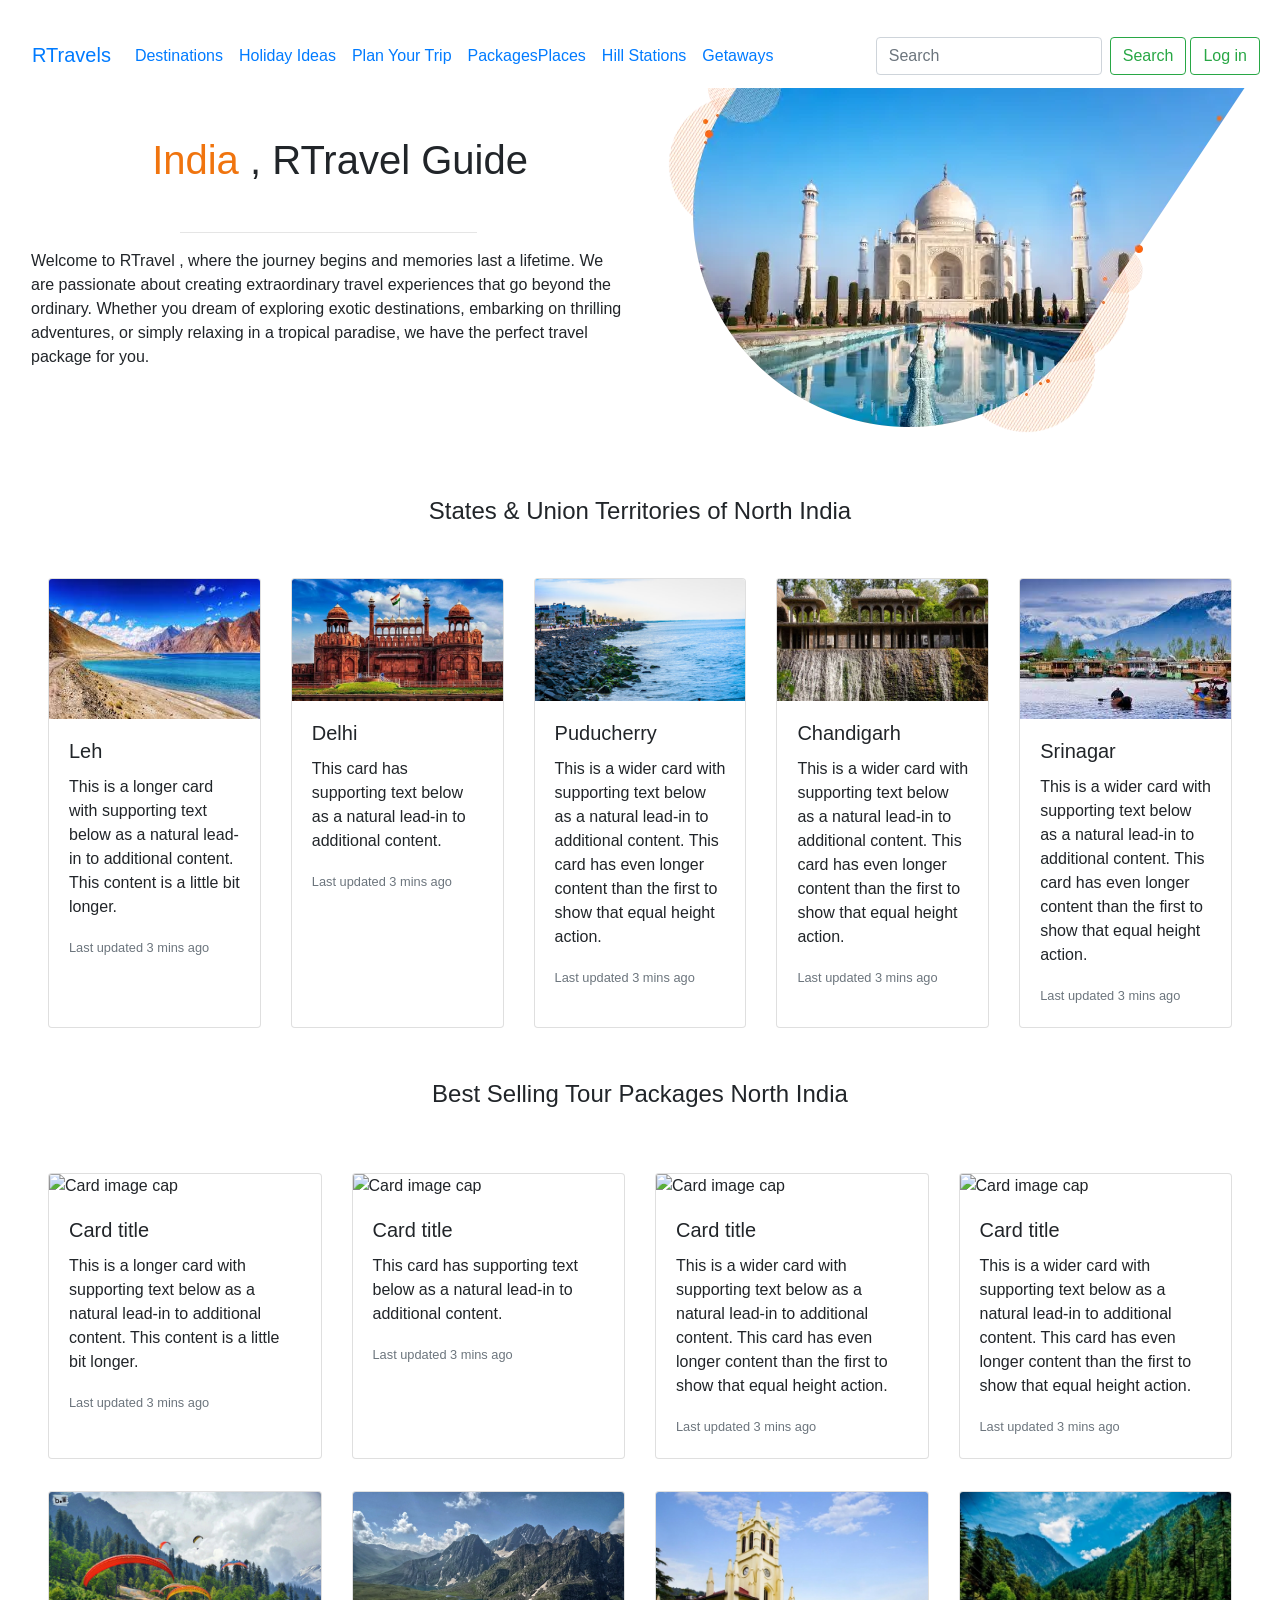
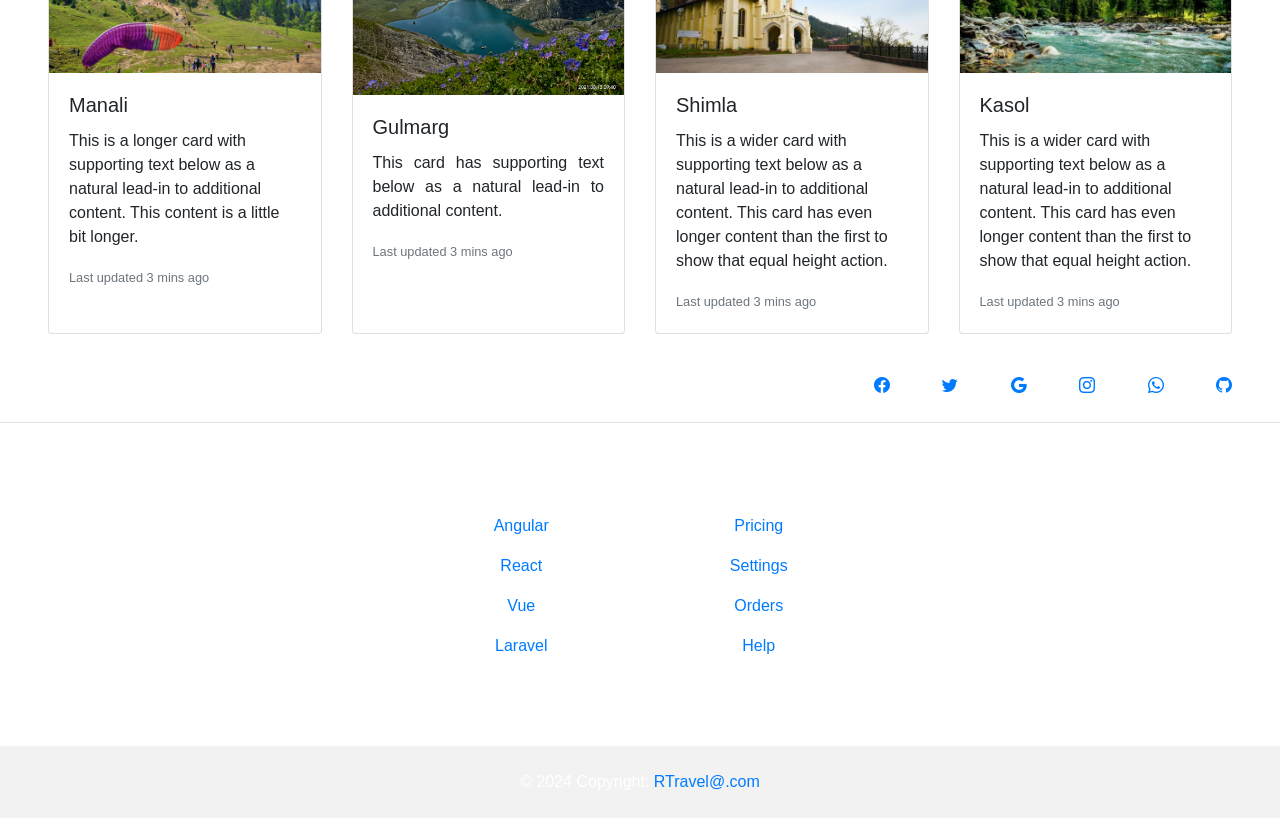
==== index.html @ 22ee0801 "add" ====
<!DOCTYPE html>
<html>
<head>
	<meta charset="utf-8">
	<meta name="viewport" content="width=device-width, initial-scale=1">
	<title></title>
	<link rel="stylesheet" href="https://cdn.jsdelivr.net/npm/bootstrap@4.0.0/dist/css/bootstrap.min.css" integrity="sha384-Gn5384xqQ1aoWXA+058RXPxPg6fy4IWvTNh0E263XmFcJlSAwiGgFAW/dAiS6JXm" crossorigin="anonymous">
  <script src="https://code.jquery.com/jquery-3.2.1.slim.min.js" integrity="sha384-KJ3o2DKtIkvYIK3UENzmM7KCkRr/rE9/Qpg6aAZGJwFDMVNA/GpGFF93hXpG5KkN" crossorigin="anonymous"></script>
    <script src="https://cdn.jsdelivr.net/npm/popper.js@1.12.9/dist/umd/popper.min.js" integrity="sha384-ApNbgh9B+Y1QKtv3Rn7W3mgPxhU9K/ScQsAP7hUibX39j7fakFPskvXusvfa0b4Q" crossorigin="anonymous"></script>
    <script src="https://cdn.jsdelivr.net/npm/bootstrap@4.0.0/dist/js/bootstrap.min.js" integrity="sha384-JZR6Spejh4U02d8jOt6vLEHfe/JQGiRRSQQxSfFWpi1MquVdAyjUar5+76PVCmYl" crossorigin="anonymous"></script>
    <link rel="stylesheet" href="https://cdnjs.cloudflare.com/ajax/libs/font-awesome/4.7.0/css/font-awesome.min.css">
    <link rel="https://cdn.jsdelivr.net/npm/@fortawesome/fontawesome-free@6.4.2/css/fontawesome.min.css">
   <link rel="stylesheet" href="https://cdn.jsdelivr.net/npm/bootstrap-icons@1.11.3/font/bootstrap-icons.min.css">
    <link href="C:\Users\rohit\OneDrive\Desktop\2Year\Project-1\css\Style.css" rel="stylesheet" type="" >
    
</head>
<body>
   <div class="modal" id="register">
		<div class="modal-dialog">
			<div class="modal-content">
				<div class="modal-header"> <h5> Register Form </h5> <button class="close" data-dismiss="modal"> &times;</button> </div>
				<div class="modal-body">
					<form>

                           <div class="form-group">
                           	Username - <input type="text" class="form-control">
                           </div>
                           <div class="form-group">
                            Contact - <input type="text" class="form-control">
                           </div>
                            <div class="form-group">
                            EmailId - <input type="text" class="form-control">
                           </div>
                            <div class="form-group">
                            password - <input type="text" class="form-control">
                           </div>
                           <div class="form-group">
                           	<input type="submit" value="Register" class="btn btn-success">
                           </div>
                           <p>Already Have An Account? <a href="#loginform" data-toggle="modal" data-dismiss="modal">Sign In</a> </p>
					</form>
				</div>
				<div class="modal-footer"> <button class="btn btn-danger" data-dismiss="modal">Cancle</button></div>
			  </div>
			</div>
	</div>
  &nbsp;
  &nbsp;
  <div class="modal" id="loginform">
    <div class="modal-dialog">
      <div class="modal-content">
        <div class="modal-header">
         <h5> Login Form </h5> 
         <button class="close" data-dismiss="modal"> &times;</button> 
       </div>
          <div class="modal-body">
            <form>
            
                           <div class="form-group">
                            Username - <input type="Username" class="form-control" placeholder="Username">
                           </div>
                           <div class="form-group">
                            password - <input type="password" class="form-control" placeholder="password">
                           </div>
                           <div class="form-group">
                            <input type="submit" value="Login" class="btn btn-success">
                           </div>
                           <p>Don't Have An Account? <a href="#register" data-toggle="modal" data-dismiss="modal">Sign Up</a></p>
            </form>
          </div>
        <div class="modal-footer"> <button class="btn btn-danger" data-dismiss="modal">Cancle</button></div>
      </div>
    </div>
  </div>







	


       <nav class="navbar navbar-expand-lg bg-custom ">
				  <a class="navbar-brand dis " style="pointer-events: none" href=""> <h2> RTravels</a></h2>
				  <button class="navbar-toggler" type="button" data-toggle="collapse" data-target="#navbarSupportedContent" aria-controls="navbarSupportedContent" aria-expanded="false" aria-label="Toggle navigation">
				    <span class="navbar-toggler-icon"></span>
				  </button>

				  <div class="collapse navbar-collapse" id="navbarSupportedContent">
				    <ul class="navbar-nav mr-auto">
				      <li class="nav-item active">
				        <a class="nav-link " href="#bar1" data-toggle="dropdown">Destinations</a>
				        <div class="dropdown-menu"  id="bar1" aria-labelledby="">
				          <a class="dropdown-item" href="#">Action</a>
				          <a class="dropdown-item" href="#">Another action</a>
				          <div class="dropdown-divider"></div>
				          <a class="dropdown-item" href="#">Something else here</a>
				        </div>
				      </li>
				      <li class="nav-item">
				        <a class="nav-link " href="#">Holiday Ideas </a>
				      </li>
				      <li class="nav-item dropdown ">
				        <a class="nav-link " href="#" >
				          Plan Your Trip
				        </a>
				        <div class="dropdown-menu" aria-labelledby="navbarDropdown">
				          <a class="dropdown-item" href="#">Action</a>
				          <a class="dropdown-item" href="#">Another action</a>
				          <div class="dropdown-divider"></div>
				          <a class="dropdown-item" href="#">Something else here</a>
				        </div>
				      </li>
				      <li class="nav-item">
				        <a class="nav-link " href="#">PackagesPlaces </a>
				      </li>
				      <li class="nav-item">
				        <a class="nav-link " href="#bar2" data-toggle="dropdown" >Hill Stations </a>
				        <div class="dropdown-menu" id="bar2"  aria-labelledby="navbarDropdown">
				          <a class="dropdown-item" href="#">Manali	</a>
				          <a class="dropdown-item" href="#">Shimla	</a>
					        <a class="dropdown-item" href="#">Mussoorie	</a>
					        <a class="dropdown-item" href="#">Haldwani	</a>
					        <a class="dropdown-item" href="#">Shillong	</a>
					        <a class="dropdown-item" href="#">Mahabaleshwar	</a>
					        <a class="dropdown-item" href="#">Munnar	Kochi	</a>
					        <a class="dropdown-item" href="#">Amarkantak</a>
					        
				        </div>
				      </li>
				      <li class="nav-item">
				        <a class="nav-link " href="#">Getaways</a>
				      </li>
				    </ul>
				    <form class="form-inline my-2 my-lg-0 ">
				      <input class="form-control mr-sm-2 " type="search" placeholder="Search" aria-label="Search">
				      <button class="btn btn-outline-success  my-2 my-sm-0 "  type="submit">Search</button>
				    
				      <button data-toggle="modal" data-target="#loginform"class="btn btn-outline-success mx-1"> Log in </button>


				    </form>

				  </div>
		</nav>


	<div class="Jumbotron">
		<div class="Containers row mx-3">
		<div class="textdata col-md-6">

			 <center><h1 class="title custom-control  my-5"><font face="" color="#f0740e">India </font>, RTravel Guide</h1></center>
			 <hr width="50%" class="bg-white" >
			 <p>Welcome to RTravel , where the journey begins and memories last a lifetime. We are passionate about creating extraordinary travel experiences that go beyond the ordinary. Whether you dream of exploring exotic destinations, embarking on thrilling adventures, or simply relaxing in a tropical paradise, we have the perfect travel package for you.</p>
			
		</div>
		<div class="col-md-6">
			<img src="image\03.jpg">
		</div>
	</div>

	</div>



	<div class="Containers">
		<div class="row">
			<h4 class="my-5 mx-auto">States & Union Territories of North India</h4>
			<div class="card-deck mx-5 my-1">

				  <div class="card">
				    <img class="card-img-top" src="image\04.jpg" alt="Card image cap">
				    <div class="card-body">
				      <h5 class="card-title">Leh</h5>
				      <p class="card-text">This is a longer card with supporting text below as a natural lead-in to additional content. This content is a little bit longer.</p>
				      <p class="card-text"><small class="text-muted">Last updated 3 mins ago</small></p>
				    </div>
				  </div>
				  <div class="card">
				    <img class="card-img-top" src="image\05.jpg" alt="Card image cap">
				    <div class="card-body">
				      <h5 class="card-title">Delhi</h5>
				      <p class="card-text">This card has supporting text below as a natural lead-in to additional content.</p>
				      <p class="card-text"><small class="text-muted">Last updated 3 mins ago</small></p>
				    </div>
				  </div>
				  <div class="card">
				    <img class="card-img-top" src="image\06.jpg" alt="Card image cap">
				    <div class="card-body">
				      <h5 class="card-title">Puducherry</h5>
				      <p class="card-text">This is a wider card with supporting text below as a natural lead-in to additional content. This card has even longer content than the first to show that equal height action.</p>
				      <p class="card-text"><small class="text-muted">Last updated 3 mins ago</small></p>
				    </div>
				  </div>
				  <div class="card">
				    <img class="card-img-top" src="image\07.jpg" alt="Card image cap">
				    <div class="card-body">
				      <h5 class="card-title">Chandigarh</h5>
				      <p class="card-text">This is a wider card with supporting text below as a natural lead-in to additional content. This card has even longer content than the first to show that equal height action.</p>
				      <p class="card-text"><small class="text-muted">Last updated 3 mins ago</small></p>
				    </div>
				  </div>
				   <div class="card">
				    <img class="card-img-top" src="image\10.jpg" alt="Card image cap">
				    <div class="card-body">
				      <h5 class="card-title">Srinagar</h5>
				      <p class="card-text">This is a wider card with supporting text below as a natural lead-in to additional content. This card has even longer content than the first to show that equal height action.</p>
				      <p class="card-text"><small class="text-muted">Last updated 3 mins ago</small></p>
				    </div>
				  </div>
      </div>
      
      <h4 class="my-5 mx-auto">Best Selling Tour Packages North India</h4>



      


      <div class="card-deck mx-5 my-3">
				  <div class="card">
				    <img class="card-img-top" src="" alt="Card image cap">
				    <div class="card-body">
				      <h5 class="card-title">Card title</h5>
				      <p class="card-text">This is a longer card with supporting text below as a natural lead-in to additional content. This content is a little bit longer.</p>
				      <p class="card-text"><small class="text-muted">Last updated 3 mins ago</small></p>
				    </div>
				  </div>
				  <div class="card">
				    <img class="card-img-top" src="..." alt="Card image cap">
				    <div class="card-body">
				      <h5 class="card-title">Card title</h5>
				      <p class="card-text">This card has supporting text below as a natural lead-in to additional content.</p>
				      <p class="card-text"><small class="text-muted">Last updated 3 mins ago</small></p>
				    </div>
				  </div>
				  <div class="card">
				    <img class="card-img-top" src="..." alt="Card image cap">
				    <div class="card-body">
				      <h5 class="card-title">Card title</h5>
				      <p class="card-text">This is a wider card with supporting text below as a natural lead-in to additional content. This card has even longer content than the first to show that equal height action.</p>
				      <p class="card-text"><small class="text-muted">Last updated 3 mins ago</small></p>
				    </div>
				  </div>
				  <div class="card">
				    <img class="card-img-top" src="..." alt="Card image cap">
				    <div class="card-body">
				      <h5 class="card-title">Card title</h5>
				      <p class="card-text">This is a wider card with supporting text below as a natural lead-in to additional content. This card has even longer content than the first to show that equal height action.</p>
				      <p class="card-text"><small class="text-muted">Last updated 3 mins ago</small></p>
				    </div>
				  </div>
      </div>


      <div class="card-deck mx-5 my-3">
				  <div class="card">
				    <img class="card-img-top" src="image\11.jpg" alt="Card image cap">
				    <div class="card-body">
				      <h5 class="card-title">Manali</h5>
				      <p class="card-text">This is a longer card with supporting text below as a natural lead-in to additional content. This content is a little bit longer.</p>
				      <p class="card-text"><small class="text-muted">Last updated 3 mins ago</small></p>
				    </div>
				  </div>
				  <div class="card">
				    <img class="card-img-top" src="image\12.jpg" alt="Card image cap">
				    <div class="card-body">
				      <h5 class="card-title">Gulmarg</h5>
				      <p class="card-text testm-para" align="justify">This card has supporting text below as a natural lead-in to additional content.</p>
				      <p class="card-text"><small class="text-muted">Last updated 3 mins ago</small></p>
				    </div>
				  </div>
				  <div class="card">
				    <img class="card-img-top" src="image\13.jpg" alt="Card image cap">
				    <div class="card-body">
				      <h5 class="card-title">Shimla</h5>
				      <p class="card-text">This is a wider card with supporting text below as a natural lead-in to additional content. This card has even longer content than the first to show that equal height action.</p>
				      <p class="card-text"><small class="text-muted">Last updated 3 mins ago</small></p>
				    </div>
				  </div>
				  <div class="card">
				    <img class="card-img-top" src="image\14.jpg" alt="Card image cap">
				    <div class="card-body">
				      <h5 class="card-title">Kasol</h5>
				      <p class="card-text">This is a wider card with supporting text below as a natural lead-in to additional content. This card has even longer content than the first to show that equal height action.</p>
				      <p class="card-text"><small class="text-muted">Last updated 3 mins ago</small></p>
				    </div>
				  </div>
      </div>
		</div>
		
	</div>

</div>
<!-- Footer -->
<footer class="text-center text-lg-start text-white">
  <!-- Section: Social media -->
  <section class="d-flex justify-content-center justify-content-lg-between p-4 border-bottom">
    <!-- Left -->
    <div class="me-5 d-none d-lg-block">
      <span>Get connected with us on social networks:</span>
    </div>
    <!-- Left -->

    <!-- Right -->
    <div>
      <a href="#" class="mx-4 text-reset">
        <i class="bi bi-facebook"></i>
      </a>
      <a href="#" class="mx-4 text-reset">
        <i class="bi bi-twitter"></i>
      </a>
      <a href="#" class="mx-4 text-reset">
        <i class="bi bi-google"></i>
      </a>
      <a href="#" class="mx-4 text-reset">
        <i class="bi bi-instagram"></i>
      </a>
      <a href="#" class="mx-4 text-reset">
        <i class="bi bi-whatsapp"></i>
      </a>
      <a href="#" class="mx-4 text-reset">
        <i class="bi bi-github"></i>
      </a>
    </div>
    <!-- Right -->
  </section>
  <!-- Section: Social media -->

  <!-- Section: Links  -->
  <section class="">
    <div class="container text-center text-md-start mt-5">
      <!-- Grid row -->
      <div class="row mt-3">
        <!-- Grid column -->
        <div class="col-md-3 col-lg-4 col-xl-3 mx-auto mb-4">
          <!-- Content -->
          <h6 class="text-uppercase fw-bold mb-4">

            <i class="fas fa-gem me-3"></i>About as
          </h6>
          <p>
            Welcome to RTravels, where passion for travel meets exceptional service. Established with a vision to redefine travel experiences, we are a team of dedicated professionals committed to making your journeys unforgettable.

          </p>
        </div>
        <!-- Grid column -->

        <!-- Grid column -->
        <div class="col-md-2 col-lg-2 col-xl-2 mx-auto mb-4">
          <!-- Links -->
          <h6 class="text-uppercase fw-bold mb-4">
            Products
          </h6>
          <p>
            <a href="#" class="text-reset">Angular</a>
          </p>
          <p>
            <a href="#" class="text-reset">React</a>
          </p>
          <p>
            <a href="#" class="text-reset">Vue</a>
          </p>
          <p>
            <a href="#" class="text-reset">Laravel</a>
          </p>
        </div>
        <!-- Grid column -->

        <!-- Grid column -->
        <div class="col-md-3 col-lg-2 col-xl-2 mx-auto mb-4">
          <!-- Links -->
          <h6 class="text-uppercase fw-bold mb-4">
            Useful links
          </h6>
          <p>
            <a href="#" class="text-reset">Pricing</a>
          </p>
          <p>
            <a href="#" class="text-reset">Settings</a>
          </p>
          <p>
            <a href="#" class="text-reset">Orders</a>
          </p>
          <p>
            <a href="#" class="text-reset">Help</a>
          </p>
        </div>
        <!-- Grid column -->

        <!-- Grid column -->
        <div class="col-md-4 col-lg-3 col-xl-3 mx-auto mb-md-0 mb-4">
          <!-- Links -->
          <h6 class="text-uppercase fw-bold mb-4">Contact</h6>
          <p><i class="bi bi-house-door-fill"></i> New York, NY 10012, US</p>
          <p>
            <i class="bi bi-envelope-fill"></i>
            RTravels123@gmail.com
          </p>
          <p><i class="bi bi-telephone-fill"></i> + 01 234 567 88</p>
          <p><i class="bi bi-printer-fill"></i> + 01 234 567 89</p>
        </div>
        <!-- Grid column -->
      </div>
      <!-- Grid row -->
    </div>
  </section>
  <!-- Section: Links  -->

  <!-- Copyright -->
  <div class="text-center p-4" style="background-color: rgba(0, 0, 0, 0.05);">
    © 2024 Copyright:
    <a class="text-reset fw-bold" href="https://mdbootstrap.com/">RTravel@.com</a>
  </div>
  <!-- Copyright -->
</footer>
<!-- Footer -->
</div>
</body>
</html>
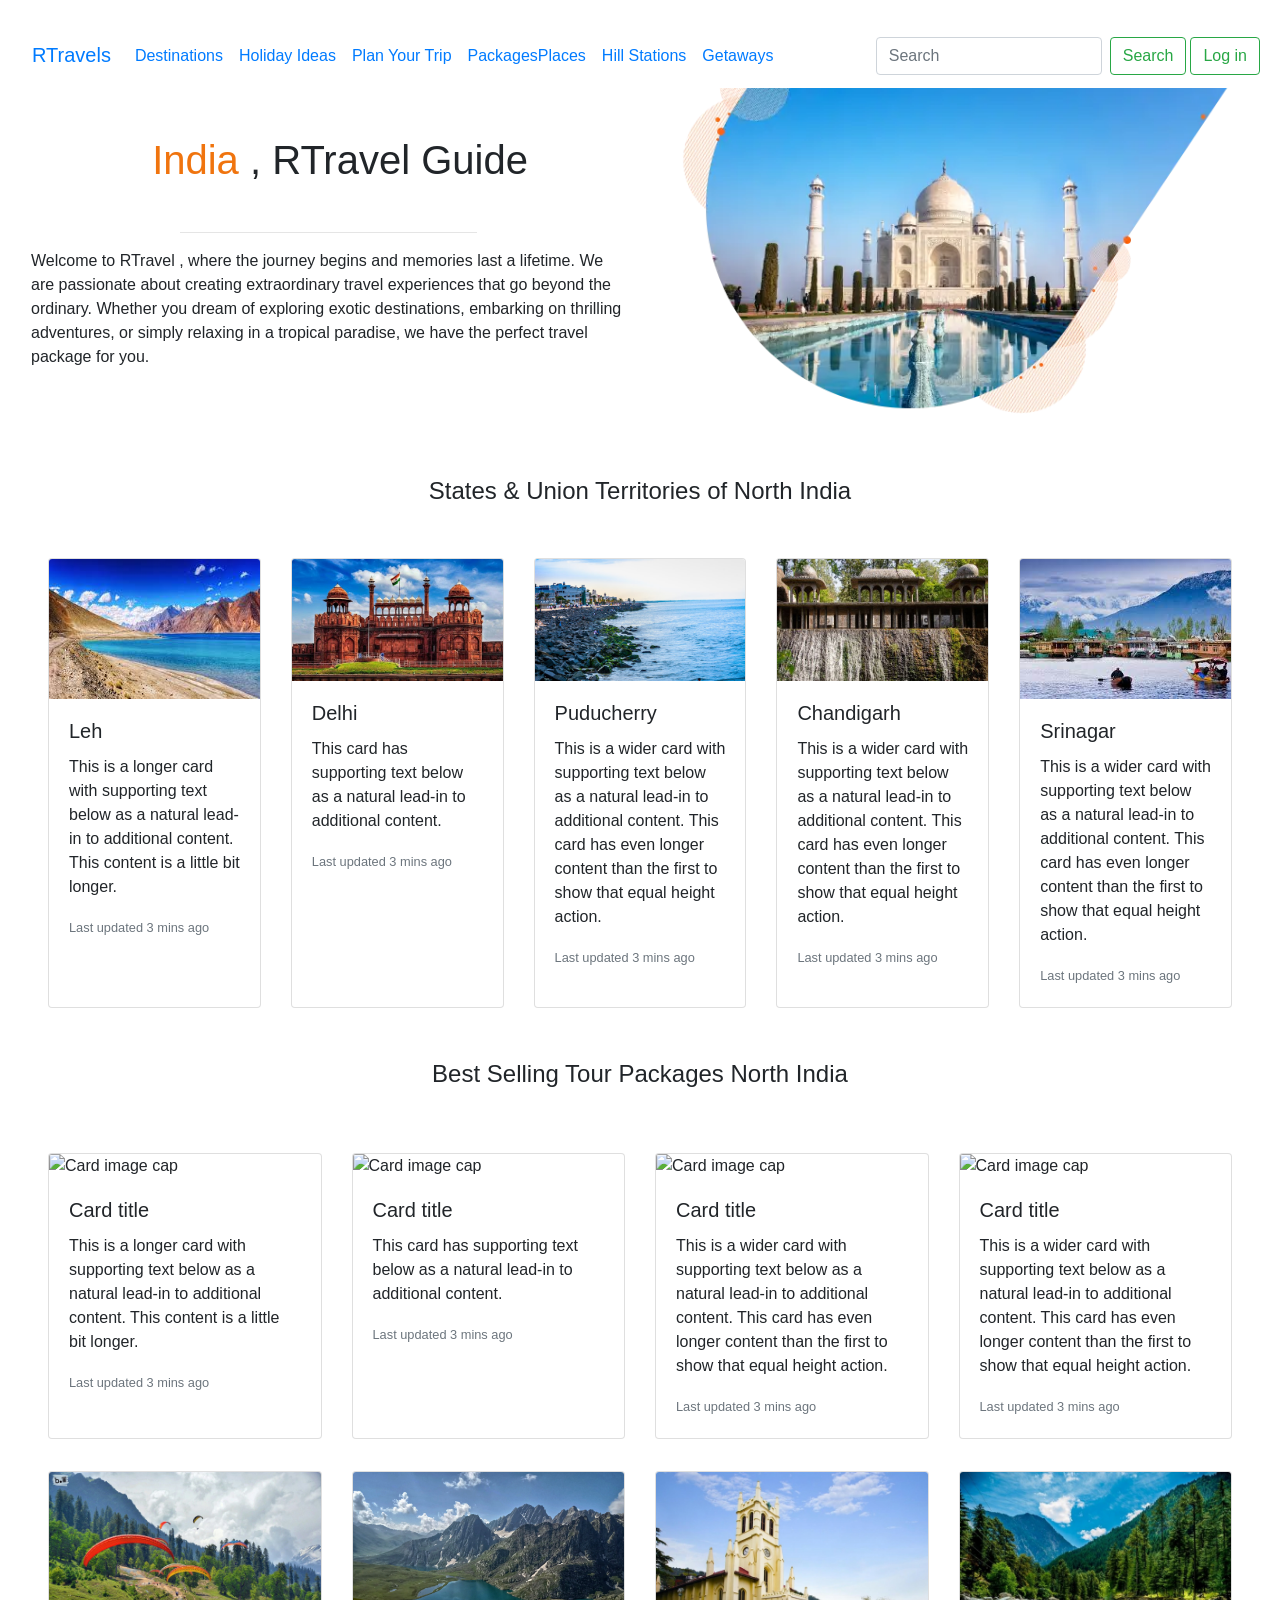
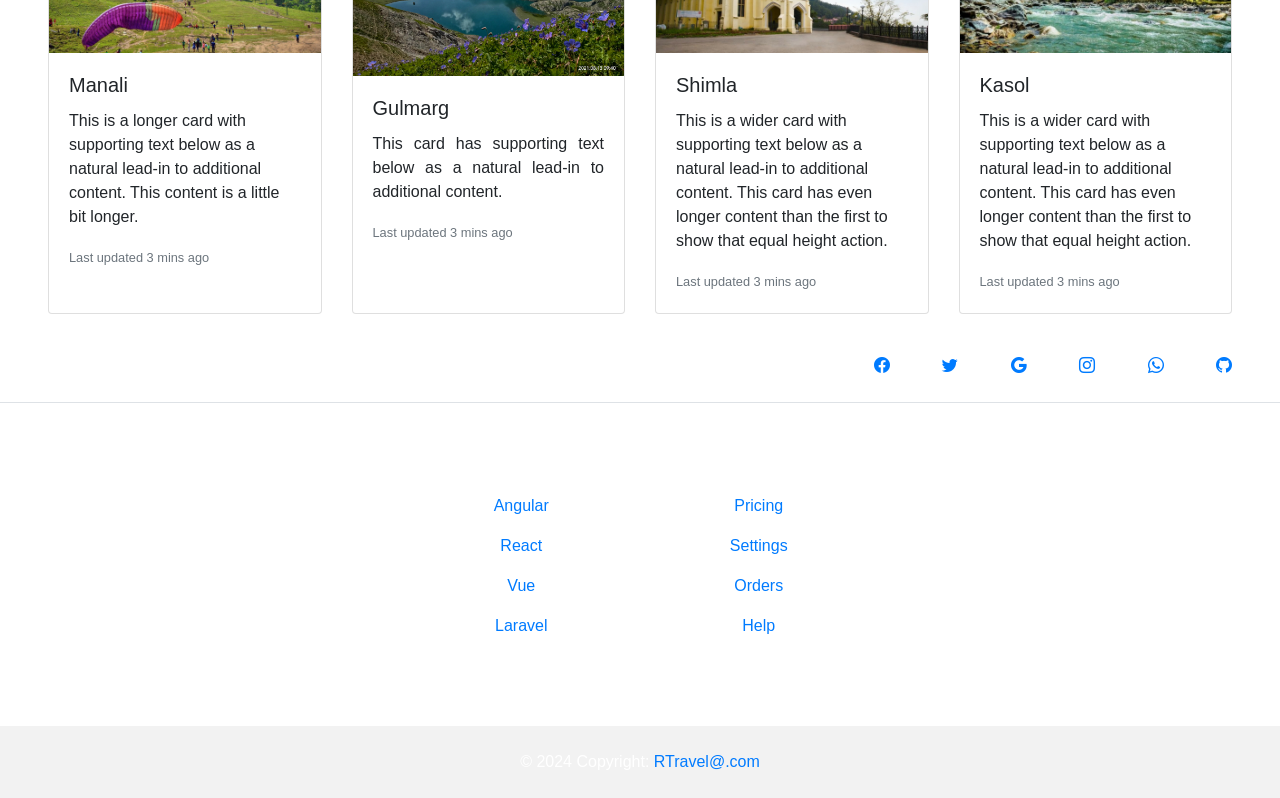
==== commit aaeff598: "add" ====
--- a/index.html
+++ b/index.html
@@ -149,16 +149,16 @@
 
 	<div class="Jumbotron">
 		<div class="Containers row mx-3">
-		<div class="textdata col-md-6">
-
-			 <center><h1 class="title custom-control  my-5"><font face="" color="#f0740e">India </font>, RTravel Guide</h1></center>
-			 <hr width="50%" class="bg-white" >
-			 <p>Welcome to RTravel , where the journey begins and memories last a lifetime. We are passionate about creating extraordinary travel experiences that go beyond the ordinary. Whether you dream of exploring exotic destinations, embarking on thrilling adventures, or simply relaxing in a tropical paradise, we have the perfect travel package for you.</p>
-			
-		</div>
-		<div class="col-md-6">
-			<img src="image\03.jpg">
-		</div>
+				<div class="textdata col-md-6 col-sm-6 col-xs-6">
+
+					 <center><h1 class="title custom-control  my-5"><font face="" color="#f0740e">India </font>, RTravel Guide</h1></center>
+					 <hr width="50%" class="bg-white" >
+					 <p>Welcome to RTravel , where the journey begins and memories last a lifetime. We are passionate about creating extraordinary travel experiences that go beyond the ordinary. Whether you dream of exploring exotic destinations, embarking on thrilling adventures, or simply relaxing in a tropical paradise, we have the perfect travel package for you.</p>
+					
+				</div>
+				<div class="col-md-6 col-sm-12 col-xs-12">
+					<img class="col-md-12 col-sm-12 col-xs-12" src="image\03.jpg">
+				</div>
 	</div>
 
 	</div>
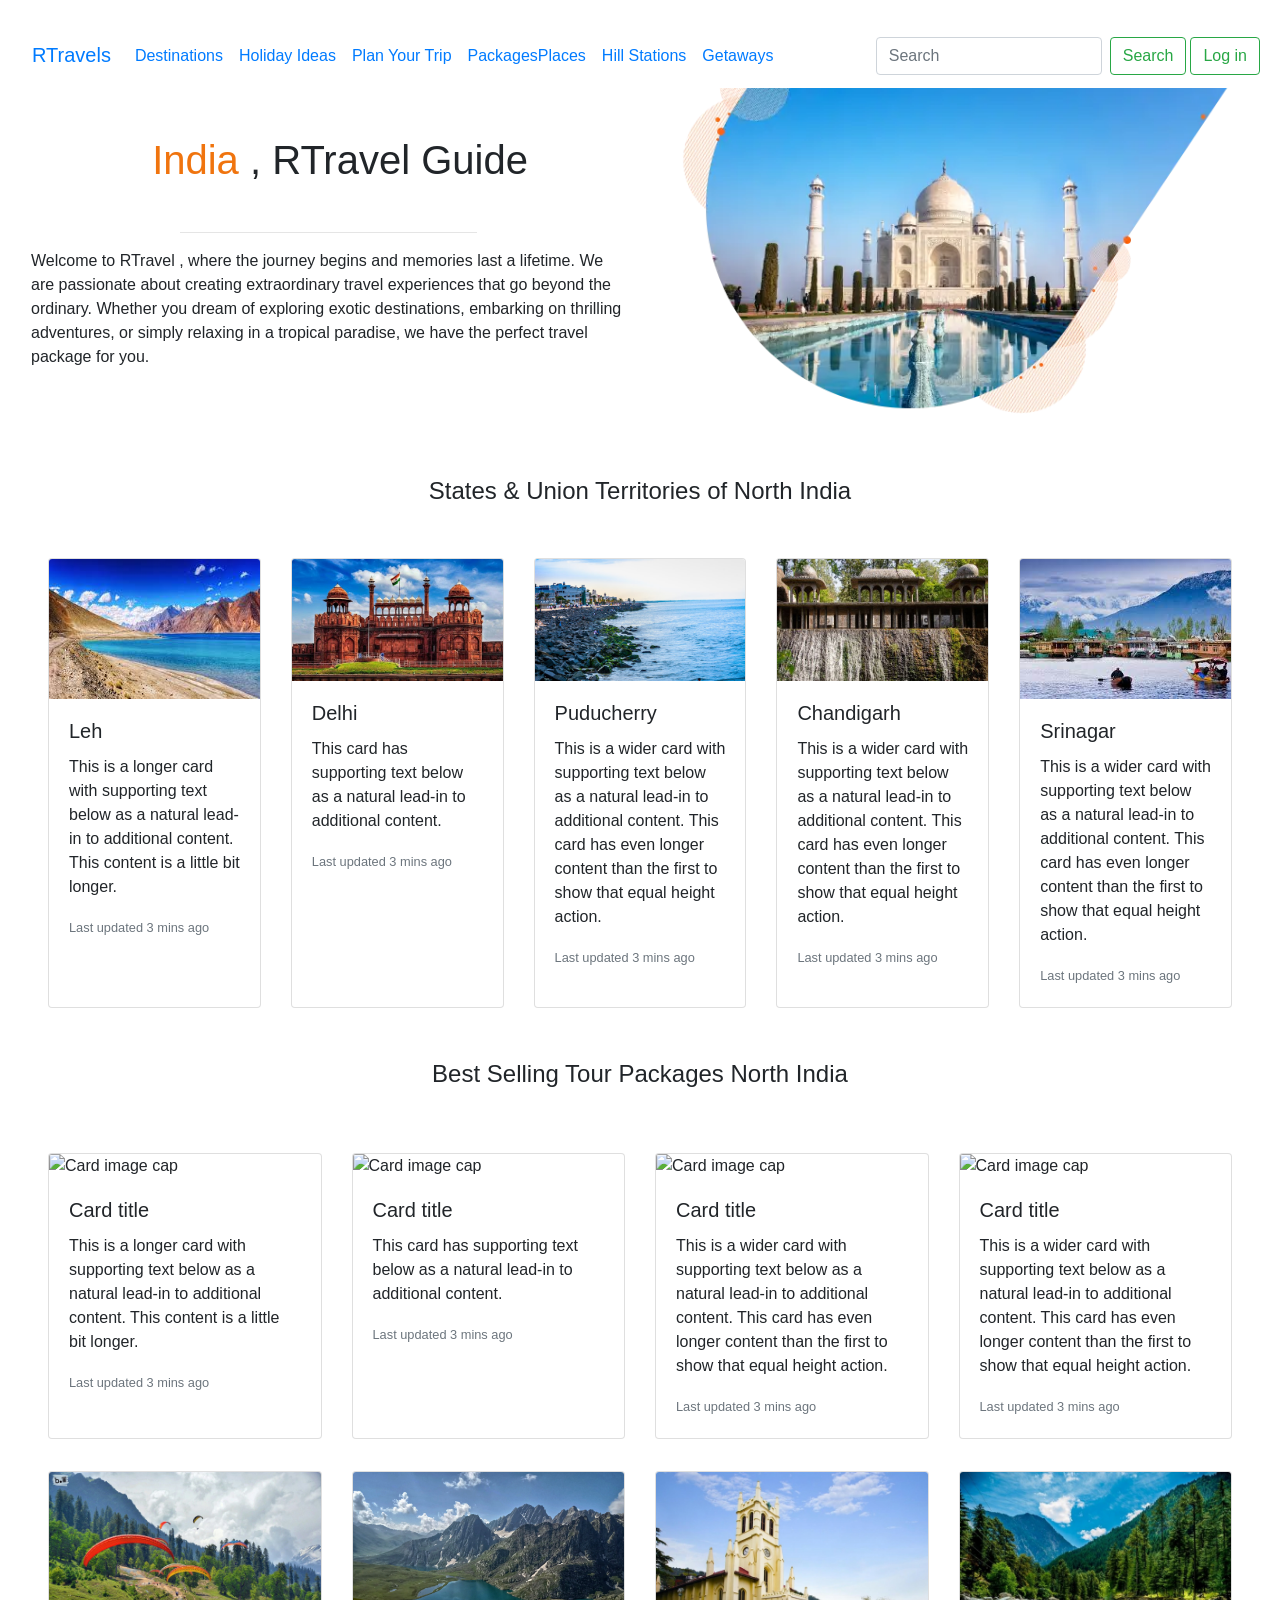
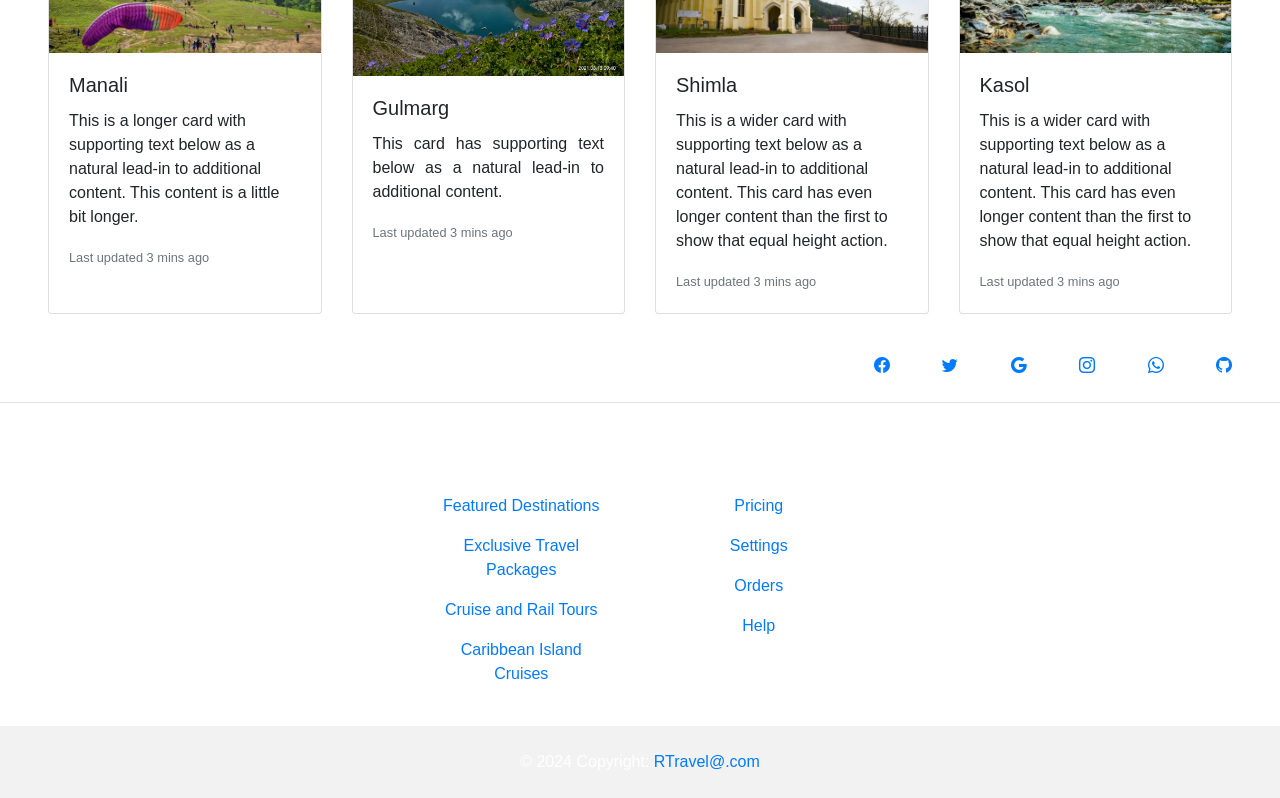
==== commit 853d5efb: "add" ====
--- a/index.html
+++ b/index.html
@@ -82,8 +82,8 @@
 	
 
 
-       <nav class="navbar navbar-expand-lg bg-custom ">
-				  <a class="navbar-brand dis " style="pointer-events: none" href=""> <h2> RTravels</a></h2>
+       <nav class="navbar navbar-expand-lg  ">
+				  <a class="navbar-brand dis " style="pointer-events: none;" href=""> <h2> RTravels</a></h2>
 				  <button class="navbar-toggler" type="button" data-toggle="collapse" data-target="#navbarSupportedContent" aria-controls="navbarSupportedContent" aria-expanded="false" aria-label="Toggle navigation">
 				    <span class="navbar-toggler-icon"></span>
 				  </button>
@@ -149,7 +149,7 @@
 
 	<div class="Jumbotron">
 		<div class="Containers row mx-3">
-				<div class="textdata col-md-6 col-sm-6 col-xs-6">
+				<div class="textdata col-md-6 col-sm-12 col-xs-12">
 
 					 <center><h1 class="title custom-control  my-5"><font face="" color="#f0740e">India </font>, RTravel Guide</h1></center>
 					 <hr width="50%" class="bg-white" >
@@ -355,16 +355,16 @@
             Products
           </h6>
           <p>
-            <a href="#" class="text-reset">Angular</a>
-          </p>
-          <p>
-            <a href="#" class="text-reset">React</a>
-          </p>
-          <p>
-            <a href="#" class="text-reset">Vue</a>
-          </p>
-          <p>
-            <a href="#" class="text-reset">Laravel</a>
+            <a href="#" class="text-reset">Featured Destinations</a>
+          </p>
+          <p>
+            <a href="#" class="text-reset">Exclusive Travel Packages</a>
+          </p>
+          <p>
+            <a href="#" class="text-reset">Cruise and Rail Tours</a>
+          </p>
+          <p>
+            <a href="#" class="text-reset">Caribbean Island Cruises</a>
           </p>
         </div>
         <!-- Grid column -->
